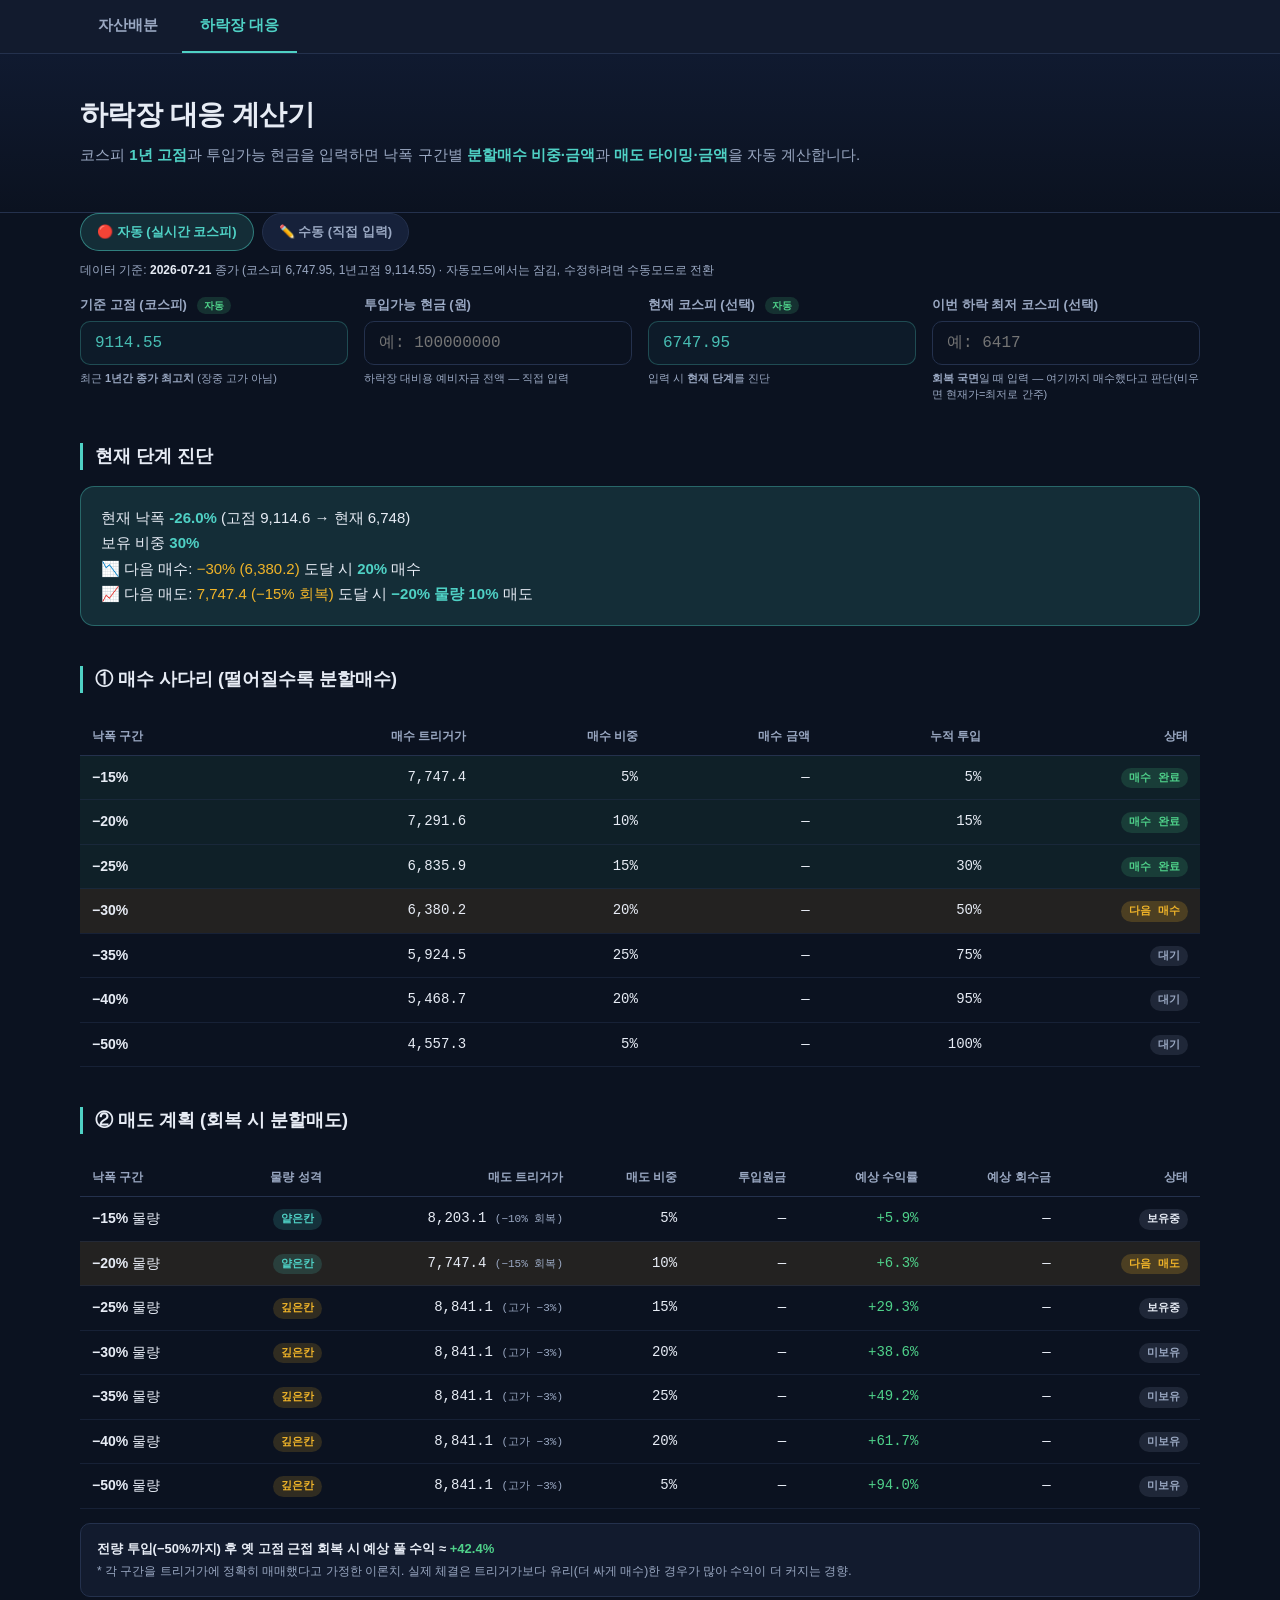
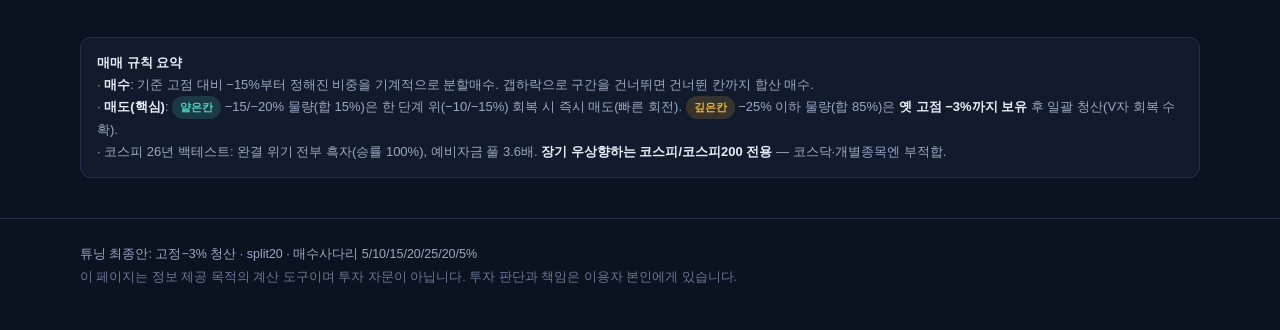
==== bear-defense.html @ 14880d3d "하락장 대응 계산기(bear-defense.html) 신설: 코스피 낙폭 구간별 분할매수·매도 계산기 - 낙폭 -15~-50% 구간별 매수비중, split20+고가-3% 매도규칙 " ====
<!doctype html>
<html lang="ko">
<head>
<meta charset="utf-8" />
<meta name="viewport" content="width=device-width, initial-scale=1" />
<title>하락장 대응 계산기 — 코스피 낙폭 구간별 분할매수·매도</title>
<meta name="description" content="코스피 1년 고점과 투입가능 현금을 입력하면 낙폭 구간별 분할매수 비중·금액과 매도 타이밍·금액을 자동 계산합니다." />
<link rel="stylesheet" href="style.css" />
<style>
/* ── 상단 네비게이션 (양 페이지 공용) ── */
.site-nav { background: var(--bg-elevated); border-bottom: 1px solid var(--card-border); }
.site-nav .wrap { display: flex; gap: 6px; }
.nav-link {
  padding: 14px 18px; color: var(--text-dim); text-decoration: none;
  font-weight: 700; font-size: 15px; border-bottom: 2px solid transparent;
}
.nav-link:hover { color: var(--text); }
.nav-link.active { color: var(--accent); border-bottom-color: var(--accent); }

/* ── 계산기 전용 ── */
.calc-inputs { display: grid; grid-template-columns: repeat(auto-fit, minmax(220px, 1fr)); gap: 16px; }
.calc-field label { display: block; font-size: 13px; color: var(--text-dim); margin-bottom: 6px; font-weight: 700; }
.calc-field input {
  width: 100%; box-sizing: border-box; padding: 12px 14px; font-size: 16px; font-family: var(--mono);
  background: var(--bg); color: var(--text); border: 1px solid var(--card-border); border-radius: 10px;
}
.calc-field input:focus { outline: none; border-color: var(--accent); }
.calc-field .hint { font-size: 11px; color: var(--text-dim); margin-top: 5px; }
.auto-tag {
  display: inline-block; margin-left: 6px; padding: 1px 7px; border-radius: 999px;
  font-size: 10px; font-weight: 700; background: rgba(79,209,138,0.16); color: var(--green);
  vertical-align: middle;
}
.data-asof { font-size: 12px; color: var(--text-dim); margin: -4px 0 16px; }
.data-asof b { color: var(--text); }

.mode-toggle { display: flex; gap: 8px; margin-bottom: 14px; }
.mode-btn {
  padding: 9px 16px; font-size: 13px; font-weight: 700; border-radius: 999px;
  background: var(--card); border: 1px solid var(--card-border); color: var(--text-dim); cursor: pointer;
}
.mode-btn:hover { border-color: var(--accent); color: var(--text); }
.mode-btn.active { background: var(--accent-soft); border-color: rgba(79,209,197,0.5); color: var(--accent); }

.calc-field input:disabled {
  opacity: 0.9; cursor: not-allowed;
  background: rgba(79,209,197,0.06); border-color: rgba(79,209,197,0.3); color: var(--accent);
}

.summary-card {
  background: var(--accent-soft); border: 1px solid rgba(79,209,197,0.35);
  border-radius: var(--radius); padding: 18px 20px; margin-top: 8px;
}
.summary-card .big { font-size: 15px; line-height: 1.7; }
.summary-card b { color: var(--accent); }
.summary-card .warn { color: var(--amber); }

.bd-table { width: 100%; border-collapse: collapse; font-size: 14px; margin-top: 8px; }
.bd-table th {
  text-align: right; padding: 10px 12px; color: var(--text-dim); font-weight: 700; font-size: 12px;
  border-bottom: 1px solid var(--card-border); white-space: nowrap;
}
.bd-table th:first-child, .bd-table td:first-child { text-align: left; }
.bd-table td { padding: 11px 12px; text-align: right; border-bottom: 1px solid rgba(36,49,77,0.5); font-family: var(--mono); }
.bd-table td:first-child { font-family: var(--sans); }
.bd-table tr.done td { background: rgba(79,209,138,0.07); }
.bd-table tr.next td { background: rgba(240,180,41,0.10); }
.tag { display: inline-block; padding: 2px 8px; border-radius: 999px; font-size: 11px; font-weight: 700; }
.tag.shallow { background: rgba(79,209,197,0.16); color: var(--accent); }
.tag.deep { background: rgba(240,180,41,0.16); color: var(--amber); }
.tag.done { background: rgba(79,209,138,0.16); color: var(--green); }
.tag.wait { background: rgba(154,168,194,0.14); color: var(--text-dim); }
.tag.next { background: rgba(240,180,41,0.20); color: var(--amber); }
.pos { color: var(--green); }
.note-box { font-size: 13px; color: var(--text-dim); background: var(--bg-elevated); border: 1px solid var(--card-border); border-radius: 10px; padding: 14px 16px; line-height: 1.7; }
.note-box b { color: var(--text); }
</style>
</head>
<body>

<nav class="site-nav">
  <div class="wrap">
    <a href="index.html" class="nav-link">자산배분</a>
    <a href="bear-defense.html" class="nav-link active">하락장 대응</a>
  </div>
</nav>

<header class="site-header">
  <div class="wrap">
    <h1>하락장 대응 계산기</h1>
    <p class="tagline">코스피 <strong>1년 고점</strong>과 투입가능 현금을 입력하면 낙폭 구간별 <strong>분할매수 비중·금액</strong>과 <strong>매도 타이밍·금액</strong>을 자동 계산합니다.</p>
  </div>
</header>

<main class="wrap">

  <section class="panel">
    <div class="mode-toggle">
      <button type="button" id="modeAutoBtn" class="mode-btn active">🔴 자동 (실시간 코스피)</button>
      <button type="button" id="modeManualBtn" class="mode-btn">✏️ 수동 (직접 입력)</button>
    </div>
    <div class="data-asof" id="dataAsOf" hidden></div>
    <div class="calc-inputs">
      <div class="calc-field">
        <label for="refHigh">기준 고점 (코스피) <span id="autoTagHigh" class="auto-tag" hidden>자동</span></label>
        <input id="refHigh" type="number" inputmode="decimal" placeholder="예: 9114.6" />
        <div class="hint">최근 <b>1년간 종가 최고치</b> (장중 고가 아님)</div>
      </div>
      <div class="calc-field">
        <label for="pool">투입가능 현금 (원)</label>
        <input id="pool" type="number" inputmode="numeric" placeholder="예: 100000000" />
        <div class="hint">하락장 대비용 예비자금 전액 — 직접 입력</div>
      </div>
      <div class="calc-field">
        <label for="current">현재 코스피 (선택) <span id="autoTagCur" class="auto-tag" hidden>자동</span></label>
        <input id="current" type="number" inputmode="decimal" placeholder="예: 6748" />
        <div class="hint">입력 시 <b>현재 단계</b>를 진단</div>
      </div>
      <div class="calc-field">
        <label for="trough">이번 하락 최저 코스피 (선택)</label>
        <input id="trough" type="number" inputmode="decimal" placeholder="예: 6417" />
        <div class="hint"><b>회복 국면</b>일 때 입력 — 여기까지 매수했다고 판단(비우면 현재가=최저로 간주)</div>
      </div>
    </div>
  </section>

  <section class="panel" id="summarySection" hidden>
    <h2>현재 단계 진단</h2>
    <div class="summary-card"><div class="big" id="summaryBody"></div></div>
  </section>

  <section class="panel">
    <h2>① 매수 사다리 (떨어질수록 분할매수)</h2>
    <div style="overflow-x:auto">
      <table class="bd-table">
        <thead><tr>
          <th>낙폭 구간</th><th>매수 트리거가</th><th>매수 비중</th><th>매수 금액</th><th>누적 투입</th><th>상태</th>
        </tr></thead>
        <tbody id="buyBody"></tbody>
      </table>
    </div>
  </section>

  <section class="panel">
    <h2>② 매도 계획 (회복 시 분할매도)</h2>
    <div style="overflow-x:auto">
      <table class="bd-table">
        <thead><tr>
          <th>낙폭 구간</th><th>물량 성격</th><th>매도 트리거가</th><th>매도 비중</th><th>투입원금</th><th>예상 수익률</th><th>예상 회수금</th><th>상태</th>
        </tr></thead>
        <tbody id="sellBody"></tbody>
      </table>
    </div>
    <div class="note-box" style="margin-top:14px" id="sellNote"></div>
  </section>

  <section class="panel">
    <div class="note-box">
      <b>매매 규칙 요약</b><br>
      · <b>매수</b>: 기준 고점 대비 −15%부터 정해진 비중을 기계적으로 분할매수. 갭하락으로 구간을 건너뛰면 건너뛴 칸까지 합산 매수.<br>
      · <b>매도(핵심)</b>: <span class="tag shallow">얕은칸</span> −15/−20% 물량(합 15%)은 한 단계 위(−10/−15%) 회복 시 즉시 매도(빠른 회전).
      <span class="tag deep">깊은칸</span> −25% 이하 물량(합 85%)은 <b>옛 고점 −3%까지 보유</b> 후 일괄 청산(V자 회복 수확).<br>
      · 코스피 26년 백테스트: 완결 위기 전부 흑자(승률 100%), 예비자금 풀 3.6배. <b>장기 우상향하는 코스피/코스피200 전용</b> — 코스닥·개별종목엔 부적합.
    </div>
  </section>

</main>

<footer class="site-footer">
  <div class="wrap">
    <p>튜닝 최종안: 고정−3% 청산 · split20 · 매수사다리 5/10/15/20/25/20/5%</p>
    <p class="disclaimer">이 페이지는 정보 제공 목적의 계산 도구이며 투자 자문이 아닙니다. 투자 판단과 책임은 이용자 본인에게 있습니다.</p>
  </div>
</footer>

<script>
// ── 전략 파라미터 (튜닝 최종안: 고정-3%, split20) ──
const DEEP_EXIT = 3;            // 깊은칸 매도: 고가 -3%
const BANDS = [
  { dd:15, buy:5,  kind:'shallow', sellDD:10 },   // 얕은칸: -10% 회복 시 매도
  { dd:20, buy:10, kind:'shallow', sellDD:15 },   // 얕은칸: -15% 회복 시 매도
  { dd:25, buy:15, kind:'deep',    sellDD:DEEP_EXIT },
  { dd:30, buy:20, kind:'deep',    sellDD:DEEP_EXIT },
  { dd:35, buy:25, kind:'deep',    sellDD:DEEP_EXIT },
  { dd:40, buy:20, kind:'deep',    sellDD:DEEP_EXIT },
  { dd:50, buy:5,  kind:'deep',    sellDD:DEEP_EXIT },
];

const $ = id => document.getElementById(id);
const won = n => n==null||isNaN(n) ? '—' : Math.round(n).toLocaleString('ko-KR') + '원';
const eok = n => {                       // 억/만 가독 표기
  if (n==null||isNaN(n)) return '';
  const e = Math.floor(n/1e8), m = Math.round((n%1e8)/1e4);
  let s = '';
  if (e>0) s += e+'억 ';
  if (m>0) s += m.toLocaleString('ko-KR')+'만';
  return s.trim() || '0';
};
const pt = n => n==null||isNaN(n) ? '—' : n.toLocaleString('ko-KR',{maximumFractionDigits:1});

function render() {
  const high = parseFloat($('refHigh').value);
  const pool = parseFloat($('pool').value);
  const cur  = parseFloat($('current').value);
  const troughIn = parseFloat($('trough').value);
  const buyBody = $('buyBody'), sellBody = $('sellBody');
  buyBody.innerHTML = ''; sellBody.innerHTML = '';

  const validHigh = high>0;
  const validPool = pool>0;
  const curDD = (validHigh && cur>0) ? (cur/high - 1)*100 : null;
  // 최저점: 입력 있으면 그 값, 없으면 현재가=최저(하락 국면)로 간주. 도달 구간 판정에 사용.
  const troughPx = (troughIn>0) ? Math.min(troughIn, cur>0?cur:troughIn) : cur;
  const troughDD = (validHigh && troughPx>0) ? (troughPx/high - 1)*100 : null;
  const recovering = (curDD!=null && troughDD!=null && curDD > troughDD + 0.05);

  // ── 매수 사다리 ── (도달=최저점 기준, 회복해도 이미 산 건 유지)
  let cum = 0, nextBuyDD = null;
  if (troughDD!=null) for (const b of BANDS) { if (troughDD > -b.dd) { nextBuyDD = b.dd; break; } }
  BANDS.forEach(b => {
    cum += b.buy;
    const trig = validHigh ? high*(1-b.dd/100) : null;
    const amt  = validPool ? pool*b.buy/100 : null;
    const cumAmt = validPool ? pool*cum/100 : null;
    const reached = troughDD!=null && troughDD <= -b.dd;
    const tr = document.createElement('tr');
    let statusTag = '';
    if (troughDD!=null) {
      if (reached)               statusTag = '<span class="tag done">매수 완료</span>';
      else if (b.dd===nextBuyDD) statusTag = '<span class="tag next">다음 매수</span>';
      else                       statusTag = '<span class="tag wait">대기</span>';
    }
    tr.innerHTML =
      `<td><b>−${b.dd}%</b></td>`+
      `<td>${trig!=null?pt(trig):'—'}</td>`+
      `<td>${b.buy}%</td>`+
      `<td>${amt!=null?won(amt):'—'}</td>`+
      `<td>${cum}% ${cumAmt!=null?'· '+eok(cumAmt):''}</td>`+
      `<td>${statusTag}</td>`;
    if (troughDD!=null && reached) tr.className = 'done';
    else if (b.dd===nextBuyDD)     tr.className = 'next';
    buyBody.appendChild(tr);
  });

  // ── 매도 계획 ── (보유=최저점 기준 도달, 매도트리거=현재가 비교)
  // 다음 매도: 보유중(현재가<매도가)인 물량 중 매도트리거가가 현재가 바로 위인 것
  let nextSellDD = null;
  if (curDD!=null && troughDD!=null && validHigh) {
    let best = Infinity;
    BANDS.forEach(b => {
      const held = troughDD <= -b.dd;
      const sp = high*(1-b.sellDD/100);
      if (held && cur < sp && sp < best) { best = sp; nextSellDD = b.dd; }
    });
  }
  BANDS.forEach(b => {
    const buyPrice  = validHigh ? high*(1-b.dd/100) : null;
    const sellPrice = validHigh ? high*(1-b.sellDD/100) : null;
    const ret = (buyPrice&&sellPrice) ? (sellPrice/buyPrice-1)*100 : null;
    const invest = validPool ? pool*b.buy/100 : null;
    const proceeds = (invest!=null && ret!=null) ? invest*(1+ret/100) : null;
    const tr = document.createElement('tr');
    const kindTag = b.kind==='shallow'
      ? '<span class="tag shallow">얕은칸</span>'
      : '<span class="tag deep">깊은칸</span>';
    const sellLabel = b.kind==='shallow' ? `−${b.sellDD}% 회복` : `고가 −${DEEP_EXIT}%`;
    // 상태 판정
    let statusTag = '';
    if (curDD!=null && troughDD!=null && validHigh) {
      const held = troughDD <= -b.dd;
      if (!held)                    statusTag = '<span class="tag wait">미보유</span>';
      else if (cur >= sellPrice)    statusTag = '<span class="tag done">매도 도달</span>';
      else if (b.dd === nextSellDD) statusTag = '<span class="tag next">다음 매도</span>';
      else                          statusTag = '<span class="tag" style="background:rgba(154,168,194,0.14);color:var(--text)">보유중</span>';
    }
    tr.innerHTML =
      `<td><b>−${b.dd}%</b> 물량</td>`+
      `<td>${kindTag}</td>`+
      `<td>${sellPrice!=null?pt(sellPrice):'—'} <span style="color:var(--text-dim);font-size:11px">(${sellLabel})</span></td>`+
      `<td>${b.buy}%</td>`+
      `<td>${invest!=null?won(invest):'—'}</td>`+
      `<td class="pos">${ret!=null?'+'+ret.toFixed(1)+'%':'—'}</td>`+
      `<td>${proceeds!=null?won(proceeds):'—'}</td>`+
      `<td>${statusTag}</td>`;
    if (curDD!=null && troughDD!=null && validHigh) {
      const held = troughDD <= -b.dd;
      if (held && cur >= sellPrice) tr.className = 'done';
      else if (b.dd === nextSellDD) tr.className = 'next';
    }
    sellBody.appendChild(tr);
  });

  // 전량 투입·완전 회복 시 예상 풀 수익
  let totRet = 0;
  BANDS.forEach(b => {
    const bp = 1-b.dd/100, sp = 1-b.sellDD/100;
    totRet += (b.buy/100) * (sp/bp - 1);
  });
  const totPct = totRet*100;
  $('sellNote').innerHTML =
    `<b>전량 투입(−50%까지) 후 옛 고점 근접 회복 시 예상 풀 수익 ≈ <span class="pos">+${totPct.toFixed(1)}%</span></b>`+
    (validPool ? ` → ${eok(pool)} 원금이 약 <b>${eok(pool*(1+totRet))}</b>원으로.` : '')+
    `<br><span style="color:var(--text-dim);font-size:12px">* 각 구간을 트리거가에 정확히 매매했다고 가정한 이론치. 실제 체결은 트리거가보다 유리(더 싸게 매수)한 경우가 많아 수익이 더 커지는 경향.</span>`;

  // ── 현재 단계 진단 ──
  const sec = $('summarySection'), body = $('summaryBody');
  if (curDD!=null && troughDD!=null) {
    sec.hidden = false;
    let deployed = 0, nextBuy = null, nextSell = null;
    BANDS.forEach(b => { if (troughDD <= -b.dd) deployed += b.buy; });   // 최저점까지 매수
    for (const b of BANDS) { if (troughDD > -b.dd) { nextBuy = b; break; } }
    // 다음 매도(현재가 바로 위 매도트리거)
    let best = Infinity;
    BANDS.forEach(b => { const sp=high*(1-b.sellDD/100); if (troughDD<=-b.dd && cur<sp && sp<best){best=sp; nextSell=b;} });
    const deployedAmt = validPool ? pool*deployed/100 : null;
    let html = `현재 낙폭 <b>${curDD.toFixed(1)}%</b> (고점 ${pt(high)} → 현재 ${pt(cur)})`;
    if (recovering) html += ` · 최저 <b>${troughDD.toFixed(1)}%</b>(${pt(troughPx)})에서 회복 중`;
    html += `<br>보유 비중 <b>${deployed}%</b>`;
    if (deployedAmt!=null) html += ` (약 <b>${eok(deployedAmt)}원</b>)`;
    html += `<br>`;
    const acts = [];
    if (nextBuy) {
      const nAmt = validPool ? pool*nextBuy.buy/100 : null;
      acts.push(`📉 다음 매수: <span class="warn">−${nextBuy.dd}% (${pt(high*(1-nextBuy.dd/100))})</span> 도달 시 <b>${nextBuy.buy}%</b>${nAmt!=null?' ('+won(nAmt)+')':''} 매수`);
    }
    if (nextSell) {
      const sAmt = validPool ? pool*nextSell.buy/100 : null;
      const sLabel = nextSell.kind==='shallow' ? `−${nextSell.sellDD}% 회복` : `고가 −${DEEP_EXIT}%`;
      acts.push(`📈 다음 매도: <span class="warn">${pt(high*(1-nextSell.sellDD/100))} (${sLabel})</span> 도달 시 <b>−${nextSell.dd}% 물량 ${nextSell.buy}%</b>${sAmt!=null?' ('+won(sAmt)+')':''} 매도`);
    }
    if (!nextBuy && !nextSell) acts.push(`<span class="warn">전 구간 매수 완료. 회복을 기다려 매도 단계.</span>`);
    body.innerHTML = html + acts.join('<br>');
  } else {
    sec.hidden = true;
  }
}

['refHigh','pool','current','trough'].forEach(id => $(id).addEventListener('input', render));

// ── 자동/수동 모드 ──
// 자동: 코스피 현재가·1년고점을 data/kospi.json(scripts/update_kospi.py 생성)에서 읽어와 잠금 표시.
// 수동: 두 필드를 직접 입력 — 과거 위기 재현·가상 시나리오 테스트용. 투입가능현금·이번하락최저는 항상 사용자 입력.
let mode = 'auto';
let kospiCache = null;

async function fetchKospi() {
  if (kospiCache) return kospiCache;
  const res = await fetch('data/kospi.json', { cache: 'no-store' });
  if (!res.ok) throw new Error('no data');
  kospiCache = await res.json();
  return kospiCache;
}

async function applyAutoMode() {
  const asof = $('dataAsOf');
  try {
    const j = await fetchKospi();
    $('refHigh').value = j.high1y;
    $('current').value = j.close;
    $('refHigh').disabled = true;
    $('current').disabled = true;
    $('autoTagHigh').hidden = false;
    $('autoTagCur').hidden = false;
    asof.hidden = false;
    asof.innerHTML = `데이터 기준: <b>${j.closeDate}</b> 종가 (코스피 ${j.close.toLocaleString('ko-KR')}, 1년고점 ${j.high1y.toLocaleString('ko-KR')}) · 자동모드에서는 잠김, 수정하려면 수동모드로 전환`;
  } catch (e) {
    asof.hidden = false;
    asof.innerHTML = `⚠️ 실시간 데이터를 불러오지 못했습니다(data/kospi.json 없음). <b>수동모드</b>로 직접 입력해 주세요.`;
  }
  render();
}

function applyManualMode() {
  $('refHigh').disabled = false;
  $('current').disabled = false;
  $('autoTagHigh').hidden = true;
  $('autoTagCur').hidden = true;
  const asof = $('dataAsOf');
  asof.hidden = false;
  asof.innerHTML = `✏️ <b>수동 입력 모드</b> — 기준고점·현재코스피를 자유롭게 입력해 과거 위기 재현이나 가상 시나리오를 테스트할 수 있습니다.`;
  render();
}

function setMode(m) {
  mode = m;
  $('modeAutoBtn').classList.toggle('active', m === 'auto');
  $('modeManualBtn').classList.toggle('active', m === 'manual');
  if (m === 'auto') applyAutoMode(); else applyManualMode();
}

$('modeAutoBtn').addEventListener('click', () => setMode('auto'));
$('modeManualBtn').addEventListener('click', () => setMode('manual'));

setMode('auto');
</script>
</body>
</html>
---- style.css ----
:root {
  --bg: #0b1220;
  --bg-elevated: #121b2e;
  --card: #16213a;
  --card-border: #24314d;
  --text: #e7ecf5;
  --text-dim: #9aa8c2;
  --accent: #4fd1c5;
  --accent-soft: rgba(79, 209, 197, 0.14);
  --amber: #f0b429;
  --red: #f4694f;
  --green: #4fd18a;
  --radius: 14px;
  --mono: "SFMono-Regular", Consolas, "Liberation Mono", Menlo, monospace;
  --sans: "Pretendard", -apple-system, BlinkMacSystemFont, "Segoe UI", "Noto Sans KR", sans-serif;
}

* { box-sizing: border-box; }

/* ── 상단 네비게이션 (자산배분 ↔ 하락장 대응) ── */
.site-nav { background: var(--bg-elevated); border-bottom: 1px solid var(--card-border); }
.site-nav .wrap { display: flex; gap: 6px; }
.site-nav .nav-link {
  padding: 14px 18px; color: var(--text-dim); text-decoration: none;
  font-weight: 700; font-size: 15px; border-bottom: 2px solid transparent;
}
.site-nav .nav-link:hover { color: var(--text); }
.site-nav .nav-link.active { color: var(--accent); border-bottom-color: var(--accent); }

html, body {
  margin: 0;
  padding: 0;
  background: var(--bg);
  color: var(--text);
  font-family: var(--sans);
  line-height: 1.5;
}

.wrap {
  max-width: 1160px;
  margin: 0 auto;
  padding: 0 20px;
}

/* ── Header ── */
.site-header {
  background: linear-gradient(180deg, #101a30 0%, var(--bg) 100%);
  border-bottom: 1px solid var(--card-border);
  padding: 40px 0 28px;
}
.site-header h1 {
  margin: 0 0 8px;
  font-size: 28px;
  font-weight: 800;
  letter-spacing: -0.02em;
}
.tagline {
  margin: 0 0 18px;
  color: var(--text-dim);
  font-size: 15px;
}
.tagline strong { color: var(--accent); }

.meta-bar {
  display: inline-flex;
  gap: 18px;
  flex-wrap: wrap;
  background: var(--accent-soft);
  border: 1px solid rgba(79, 209, 197, 0.35);
  border-radius: 999px;
  padding: 8px 18px;
  font-size: 13px;
  color: var(--text);
}
.meta-bar b { color: var(--accent); font-weight: 700; }

/* ── Layout ── */
main { padding: 32px 0 60px; }
.panel { margin-bottom: 40px; }
.panel h2 {
  font-size: 18px;
  font-weight: 700;
  margin: 0 0 16px;
  padding-left: 12px;
  border-left: 3px solid var(--accent);
}
.section-head {
  display: flex;
  align-items: center;
  justify-content: space-between;
  flex-wrap: wrap;
  gap: 12px;
  margin-bottom: 16px;
}
.section-head h2 { margin: 0; }

#searchBox {
  background: var(--card);
  border: 1px solid var(--card-border);
  color: var(--text);
  border-radius: 8px;
  padding: 8px 12px;
  font-size: 13px;
  width: 220px;
}
#searchBox:focus { outline: 2px solid var(--accent); }

/* ── Custom indicator section ── */
.custom-grid {
  display: grid;
  grid-template-columns: repeat(auto-fit, minmax(260px, 1fr));
  gap: 16px;
}
.custom-card {
  background: var(--card);
  border: 1px solid var(--card-border);
  border-radius: var(--radius);
  padding: 18px 20px;
}
.custom-card h3 {
  margin: 0 0 10px;
  font-size: 13px;
  font-weight: 700;
  color: var(--text-dim);
  text-transform: uppercase;
  letter-spacing: 0.04em;
}
.custom-card .big-value {
  font-family: var(--mono);
  font-size: 22px;
  font-weight: 700;
  color: var(--accent);
}
.custom-card .sub {
  margin-top: 6px;
  font-size: 12.5px;
  color: var(--text-dim);
}
.badge {
  display: inline-block;
  padding: 2px 9px;
  border-radius: 999px;
  font-size: 11.5px;
  font-weight: 700;
}
.badge.on { background: rgba(79, 209, 138, 0.16); color: var(--green); }
.badge.off { background: rgba(244, 105, 79, 0.16); color: var(--red); }
.badge.preview { background: rgba(240, 180, 41, 0.16); color: var(--amber); }

.canary-row {
  display: flex;
  justify-content: space-between;
  font-family: var(--mono);
  font-size: 14px;
  padding: 4px 0;
  border-bottom: 1px dashed var(--card-border);
}
.canary-row:last-child { border-bottom: none; }
.canary-row .pos { color: var(--green); }
.canary-row .neg { color: var(--red); }

/* ── Comparison section ── */
.compare-legend-note {
  font-size: 12px;
  color: var(--text-dim);
  max-width: 420px;
}
.compare-legend-note b { color: var(--text); }

.compare-picker-head {
  display: flex;
  align-items: center;
  justify-content: space-between;
  margin-bottom: 8px;
}
.compare-picker-title { font-size: 12.5px; color: var(--text-dim); font-weight: 600; }
.compare-picker-actions { display: flex; gap: 8px; }
.btn-accent {
  background: var(--accent-soft);
  border-color: rgba(79, 209, 197, 0.4);
  color: var(--accent);
  font-weight: 600;
}
.btn-accent:hover { background: rgba(79, 209, 197, 0.22); border-color: var(--accent); }

.compare-picker {
  display: flex;
  flex-wrap: wrap;
  gap: 6px 10px;
  background: var(--card);
  border: 1px solid var(--card-border);
  border-radius: var(--radius);
  padding: 14px 16px;
  margin-bottom: 14px;
  max-height: 220px;
  overflow-y: auto;
}
.picker-item {
  display: inline-flex;
  align-items: center;
  gap: 6px;
  font-size: 12.5px;
  color: var(--text-dim);
  cursor: pointer;
  padding: 3px 8px 3px 4px;
  border-radius: 999px;
  border: 1px solid transparent;
}
.picker-item:hover { border-color: var(--card-border); color: var(--text); }
.picker-item input { accent-color: var(--accent); cursor: pointer; }
.picker-item i { width: 9px; height: 9px; border-radius: 2px; display: inline-block; flex-shrink: 0; }
.picker-item:has(input:checked) { color: var(--text); border-color: var(--card-border); background: var(--bg-elevated); }
.picker-item-ext { font-style: italic; }
.picker-item-ext i { border-radius: 999px; }

.compare-table tr.row-ext { font-style: italic; color: var(--text-dim); }
.compare-table tr.row-ext td:first-child a { color: var(--text-dim); border-bottom-style: dotted; }

.compare-chart-wrap {
  position: relative;
  background: var(--card);
  border: 1px solid var(--card-border);
  border-radius: var(--radius);
  padding: 16px 18px;
  margin-bottom: 16px;
  overflow: hidden;
}
.compare-chart-wrap canvas { display: block; max-width: 100%; }
.compare-empty-hint {
  padding: 40px 0;
  text-align: center;
  color: var(--text-dim);
  font-size: 13px;
}

.compare-table-wrap {
  background: var(--card);
  border: 1px solid var(--card-border);
  border-radius: var(--radius);
  padding: 6px 18px;
  overflow-x: auto;
}
.compare-table {
  width: 100%;
  border-collapse: collapse;
  font-size: 13px;
  min-width: 480px;
}
.compare-table th {
  text-align: right;
  color: var(--text-dim);
  font-weight: 600;
  font-size: 11px;
  text-transform: uppercase;
  letter-spacing: 0.03em;
  padding: 10px 8px;
  border-bottom: 1px solid var(--card-border);
  cursor: pointer;
  user-select: none;
  white-space: nowrap;
}
.compare-table th:first-child, .compare-table td:first-child { text-align: left; }
.compare-table th:hover { color: var(--accent); }
.compare-table td {
  text-align: right;
  padding: 8px;
  font-family: var(--mono);
  border-bottom: 1px solid rgba(36, 49, 77, 0.5);
}
.compare-table td:first-child { font-family: var(--sans); color: var(--text); }
.compare-link { color: var(--text); text-decoration: none; border-bottom: 1px dashed var(--text-dim); }
.compare-link:hover { color: var(--accent); border-bottom-color: var(--accent); }
.compare-table td.pos { color: var(--green); }
.compare-table td.neg { color: var(--red); }

/* ── Strategy cards ── */
.strategy-grid {
  display: grid;
  grid-template-columns: repeat(auto-fill, minmax(340px, 1fr));
  gap: 18px;
}
.strategy-card {
  background: var(--card);
  border: 1px solid var(--card-border);
  border-radius: var(--radius);
  padding: 18px 20px 16px;
  transition: border-color 0.15s ease;
}
.strategy-card:hover { border-color: rgba(79, 209, 197, 0.5); }
.strategy-card.highlight {
  border-color: var(--accent);
  box-shadow: 0 0 0 3px rgba(79, 209, 197, 0.25);
  transition: border-color 0.2s ease, box-shadow 0.2s ease;
}
.strategy-card h3 {
  margin: 0 0 6px;
  font-size: 16px;
  font-weight: 700;
}
.timing-note {
  font-size: 11.5px;
  color: var(--text-dim);
  background: var(--bg-elevated);
  border-radius: 6px;
  padding: 4px 8px;
  margin-bottom: 12px;
  display: inline-block;
}

.holdings-table {
  width: 100%;
  border-collapse: collapse;
  font-size: 13px;
  margin-bottom: 10px;
}
.holdings-table th {
  text-align: left;
  color: var(--text-dim);
  font-weight: 600;
  font-size: 11px;
  text-transform: uppercase;
  letter-spacing: 0.03em;
  padding: 4px 6px;
  border-bottom: 1px solid var(--card-border);
}
.holdings-table td {
  padding: 6px 6px;
  border-bottom: 1px solid rgba(36, 49, 77, 0.5);
}
.holdings-table td.weight { font-family: var(--mono); font-weight: 700; color: var(--accent); text-align: right; }
.holdings-table td.price { font-family: var(--mono); color: var(--text-dim); text-align: right; }
.holdings-table tr.ticker-row { cursor: pointer; }
.holdings-table tr.ticker-row:hover td { color: #fff; }

.card-actions {
  display: flex;
  gap: 8px;
  margin-top: 6px;
}
.btn {
  background: var(--bg-elevated);
  border: 1px solid var(--card-border);
  color: var(--text);
  border-radius: 8px;
  padding: 6px 12px;
  font-size: 12.5px;
  cursor: pointer;
  font-family: var(--sans);
}
.btn:hover { border-color: var(--accent); color: var(--accent); }

.logic-wrap {
  display: none;
  margin-top: 10px;
  padding: 10px 12px;
  background: var(--bg-elevated);
  border: 1px solid var(--card-border);
  border-radius: 8px;
  font-size: 12.5px;
  line-height: 1.6;
  color: var(--text-dim);
}
.logic-wrap.open { display: block; }

.backtest-wrap { margin-top: 12px; display: none; }
.backtest-wrap.open { display: block; }
.backtest-wrap canvas { max-height: 160px; }
.backtest-stats {
  display: flex;
  gap: 16px;
  font-size: 11.5px;
  color: var(--text-dim);
  margin-top: 6px;
  font-family: var(--mono);
}
.backtest-stats b { color: var(--text); }

/* ── 리밸런싱 계산기 ── */
.rebalance-wrap {
  display: none;
  margin-top: 12px;
  padding: 12px 14px;
  background: var(--bg-elevated);
  border: 1px solid var(--card-border);
  border-radius: 8px;
}
.rebalance-wrap.open { display: block; }

.rebalance-tabs { display: flex; gap: 6px; margin-bottom: 10px; }
.rb-tab {
  background: none;
  border: 1px solid var(--card-border);
  color: var(--text-dim);
  border-radius: 999px;
  padding: 4px 12px;
  font-size: 12px;
  cursor: pointer;
  font-family: var(--sans);
}
.rb-tab.active { background: var(--accent-soft); border-color: rgba(79, 209, 197, 0.5); color: var(--accent); font-weight: 600; }

.rb-row { display: flex; gap: 8px; }
.rb-total-input, .rb-holding-input {
  background: var(--card);
  border: 1px solid var(--card-border);
  color: var(--text);
  border-radius: 6px;
  padding: 6px 10px;
  font-size: 12.5px;
  font-family: var(--mono);
}
.rb-total-input { flex: 1; }
.rb-holding-input { width: 100%; box-sizing: border-box; }

.rb-mode-toggle { display: flex; gap: 14px; margin-bottom: 8px; font-size: 12px; color: var(--text-dim); }
.rb-mode-toggle label { display: inline-flex; align-items: center; gap: 4px; cursor: pointer; }
.rb-mode-toggle input { accent-color: var(--accent); }

.rebalance-input-table, .rebalance-result-table {
  width: 100%;
  border-collapse: collapse;
  font-size: 12px;
  margin: 8px 0;
}
.rebalance-input-table th, .rebalance-result-table th {
  text-align: right;
  color: var(--text-dim);
  font-weight: 600;
  font-size: 10.5px;
  text-transform: uppercase;
  padding: 4px 6px;
  border-bottom: 1px solid var(--card-border);
}
.rebalance-input-table th:first-child, .rebalance-result-table th:first-child { text-align: left; }
.rebalance-input-table td, .rebalance-result-table td {
  padding: 5px 6px;
  text-align: right;
  border-bottom: 1px solid rgba(36, 49, 77, 0.5);
  font-family: var(--mono);
}
.rebalance-input-table td:first-child, .rebalance-result-table td:first-child { text-align: left; font-family: var(--sans); color: var(--text); }
.rebalance-result-table td.pos { color: var(--green); }
.rebalance-result-table td.neg { color: var(--red); }

.rb-hint { font-size: 12px; color: var(--text-dim); margin: 6px 0; }
.rb-hint b { color: var(--text); }

/* ── Modal (ticker price chart) ── */
.modal-root {
  position: fixed;
  inset: 0;
  z-index: 50;
  display: flex;
  align-items: center;
  justify-content: center;
}
.modal-root[hidden] { display: none; }
.modal-backdrop {
  position: absolute;
  inset: 0;
  background: rgba(5, 9, 18, 0.72);
}
.modal-card {
  position: relative;
  background: var(--card);
  border: 1px solid var(--card-border);
  border-radius: var(--radius);
  padding: 24px;
  width: min(640px, 92vw);
  max-height: 82vh;
  overflow: auto;
}
.modal-close {
  position: absolute;
  top: 10px;
  right: 14px;
  background: none;
  border: none;
  color: var(--text-dim);
  font-size: 22px;
  cursor: pointer;
  line-height: 1;
}
.modal-close:hover { color: var(--text); }

/* ── Footer ── */
.site-footer {
  border-top: 1px solid var(--card-border);
  padding: 22px 0 40px;
  color: var(--text-dim);
  font-size: 12.5px;
}
.site-footer p { margin: 4px 0; }
.disclaimer { color: #6b7794; }

@media (max-width: 640px) {
  .site-header { padding: 28px 0 20px; }
  .strategy-grid { grid-template-columns: 1fr; }
}
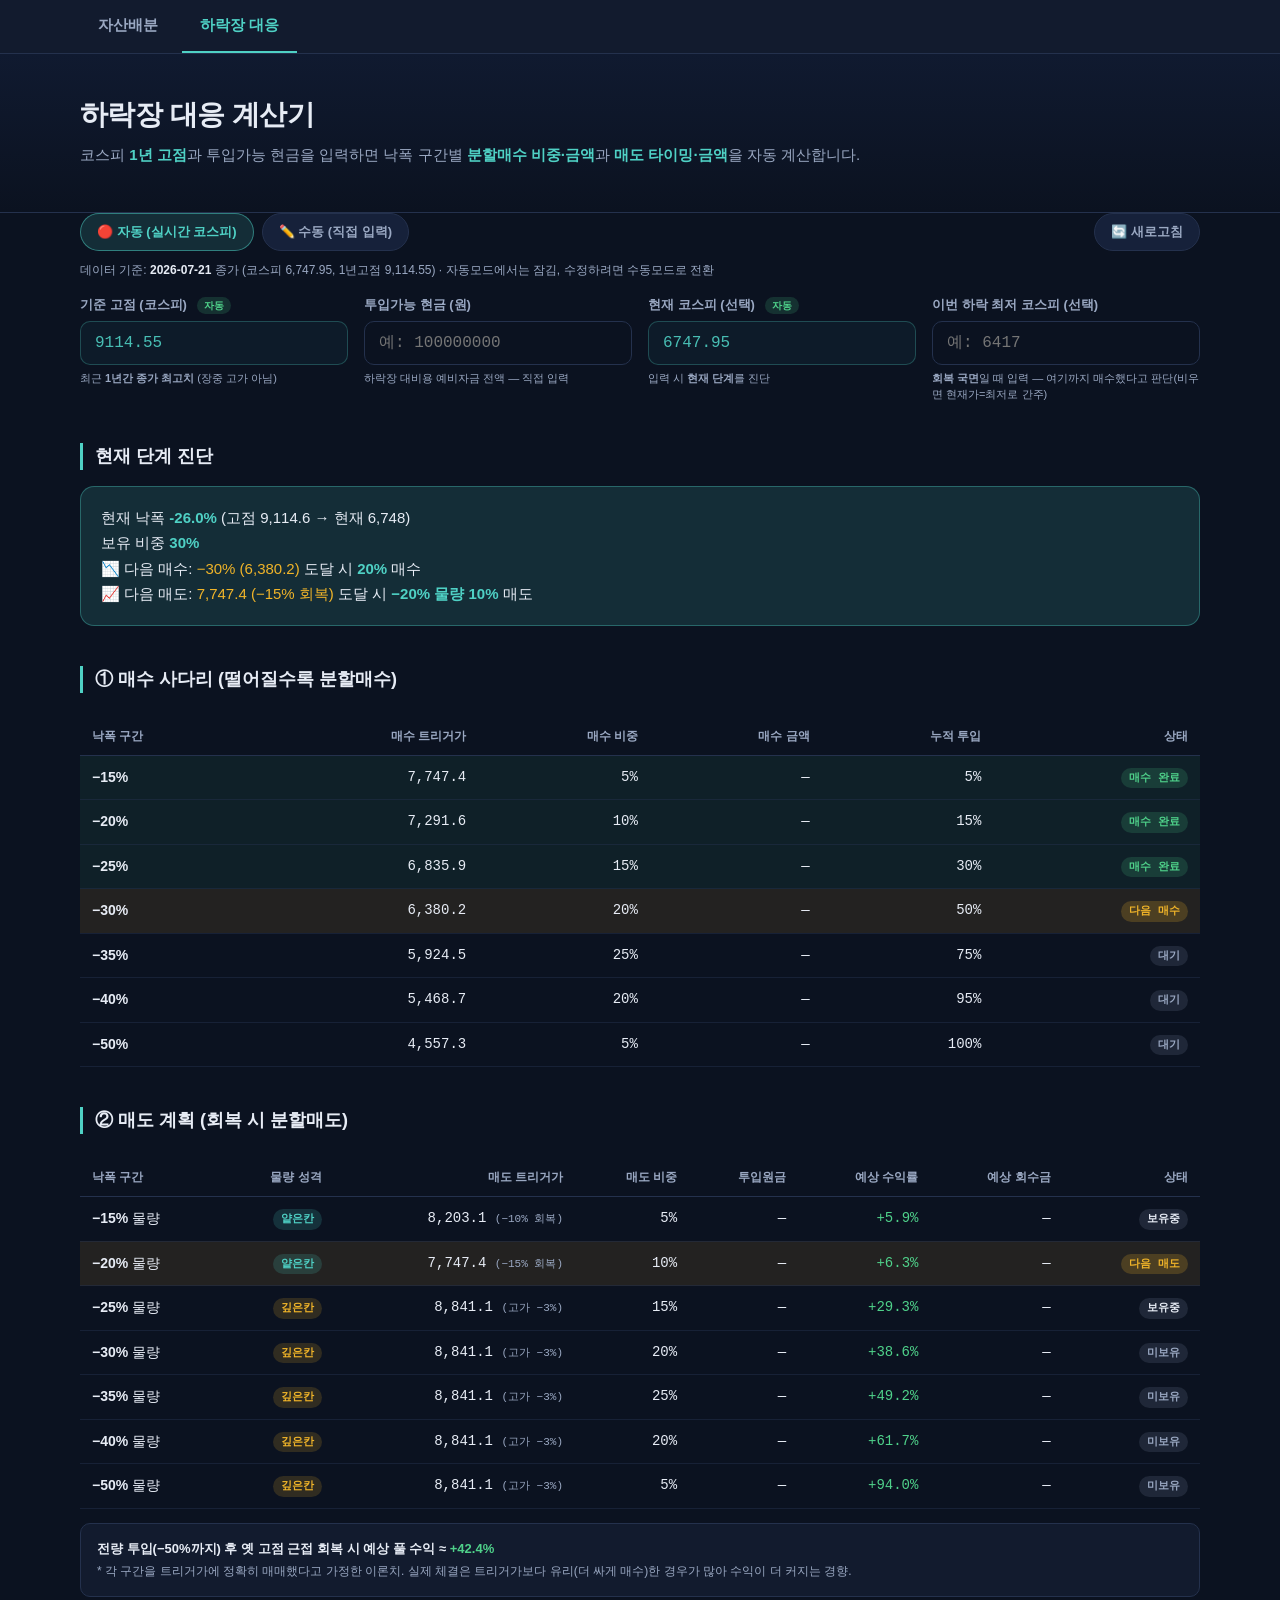
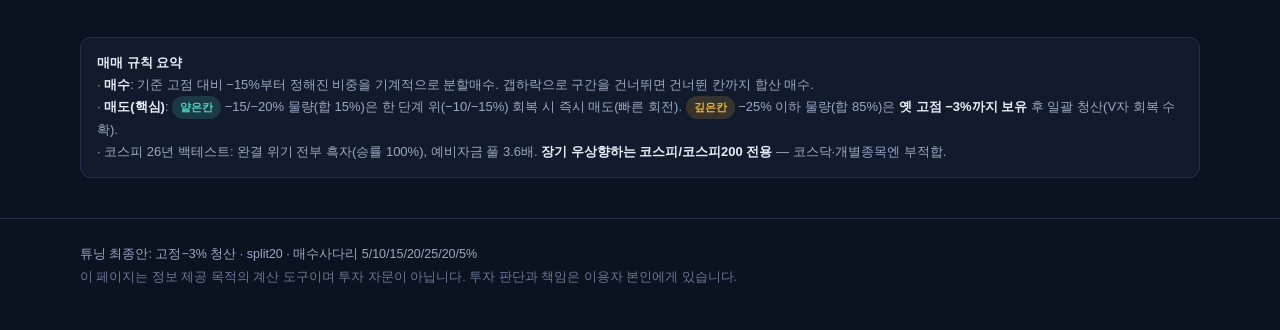
==== commit f65df552: "코스피 데이터를 Yahoo→FDR로 재복원(정확도), 새로고침 버튼 추가 - Yahoo(^KS11)가 KRX 정식 종가보다 최대 하루 늦게 갱신되는 것을 실측 확인해   updat" ====
--- a/bear-defense.html
+++ b/bear-defense.html
@@ -34,7 +34,9 @@
 .data-asof { font-size: 12px; color: var(--text-dim); margin: -4px 0 16px; }
 .data-asof b { color: var(--text); }
 
-.mode-toggle { display: flex; gap: 8px; margin-bottom: 14px; }
+.mode-toggle { display: flex; gap: 8px; margin-bottom: 14px; align-items: center; }
+.refresh-btn { margin-left: auto; }
+.refresh-btn:disabled { opacity: 0.5; cursor: default; }
 .mode-btn {
   padding: 9px 16px; font-size: 13px; font-weight: 700; border-radius: 999px;
   background: var(--card); border: 1px solid var(--card-border); color: var(--text-dim); cursor: pointer;
@@ -98,6 +100,7 @@
     <div class="mode-toggle">
       <button type="button" id="modeAutoBtn" class="mode-btn active">🔴 자동 (실시간 코스피)</button>
       <button type="button" id="modeManualBtn" class="mode-btn">✏️ 수동 (직접 입력)</button>
+      <button type="button" id="refreshBtn" class="mode-btn refresh-btn" title="최신 데이터 다시 불러오기">🔄 새로고침</button>
     </div>
     <div class="data-asof" id="dataAsOf" hidden></div>
     <div class="calc-inputs">
@@ -343,18 +346,19 @@
 let mode = 'auto';
 let kospiCache = null;
 
-async function fetchKospi() {
-  if (kospiCache) return kospiCache;
-  const res = await fetch('data/kospi.json', { cache: 'no-store' });
+async function fetchKospi(forceRefresh) {
+  if (kospiCache && !forceRefresh) return kospiCache;
+  // 캐시버스터(타임스탬프)로 브라우저/CDN 캐시까지 우회해 매번 최신 커밋된 데이터를 받는다.
+  const res = await fetch(`data/kospi.json?t=${Date.now()}`, { cache: 'no-store' });
   if (!res.ok) throw new Error('no data');
   kospiCache = await res.json();
   return kospiCache;
 }
 
-async function applyAutoMode() {
+async function applyAutoMode(forceRefresh) {
   const asof = $('dataAsOf');
   try {
-    const j = await fetchKospi();
+    const j = await fetchKospi(forceRefresh);
     $('refHigh').value = j.high1y;
     $('current').value = j.close;
     $('refHigh').disabled = true;
@@ -370,6 +374,25 @@
   render();
 }
 
+async function refreshData() {
+  const btn = $('refreshBtn');
+  btn.disabled = true;
+  const original = btn.textContent;
+  btn.textContent = '🔄 갱신 중…';
+  try {
+    if (mode === 'auto') {
+      await applyAutoMode(true);
+    } else {
+      // 수동모드에서는 입력값을 건드리지 않고, 다음에 자동모드로 돌아갈 때 쓸 캐시만 최신화
+      kospiCache = null;
+      await fetchKospi(true);
+    }
+  } finally {
+    btn.textContent = original;
+    btn.disabled = false;
+  }
+}
+
 function applyManualMode() {
   $('refHigh').disabled = false;
   $('current').disabled = false;
@@ -390,6 +413,7 @@
 
 $('modeAutoBtn').addEventListener('click', () => setMode('auto'));
 $('modeManualBtn').addEventListener('click', () => setMode('manual'));
+$('refreshBtn').addEventListener('click', refreshData);
 
 setMode('auto');
 </script>
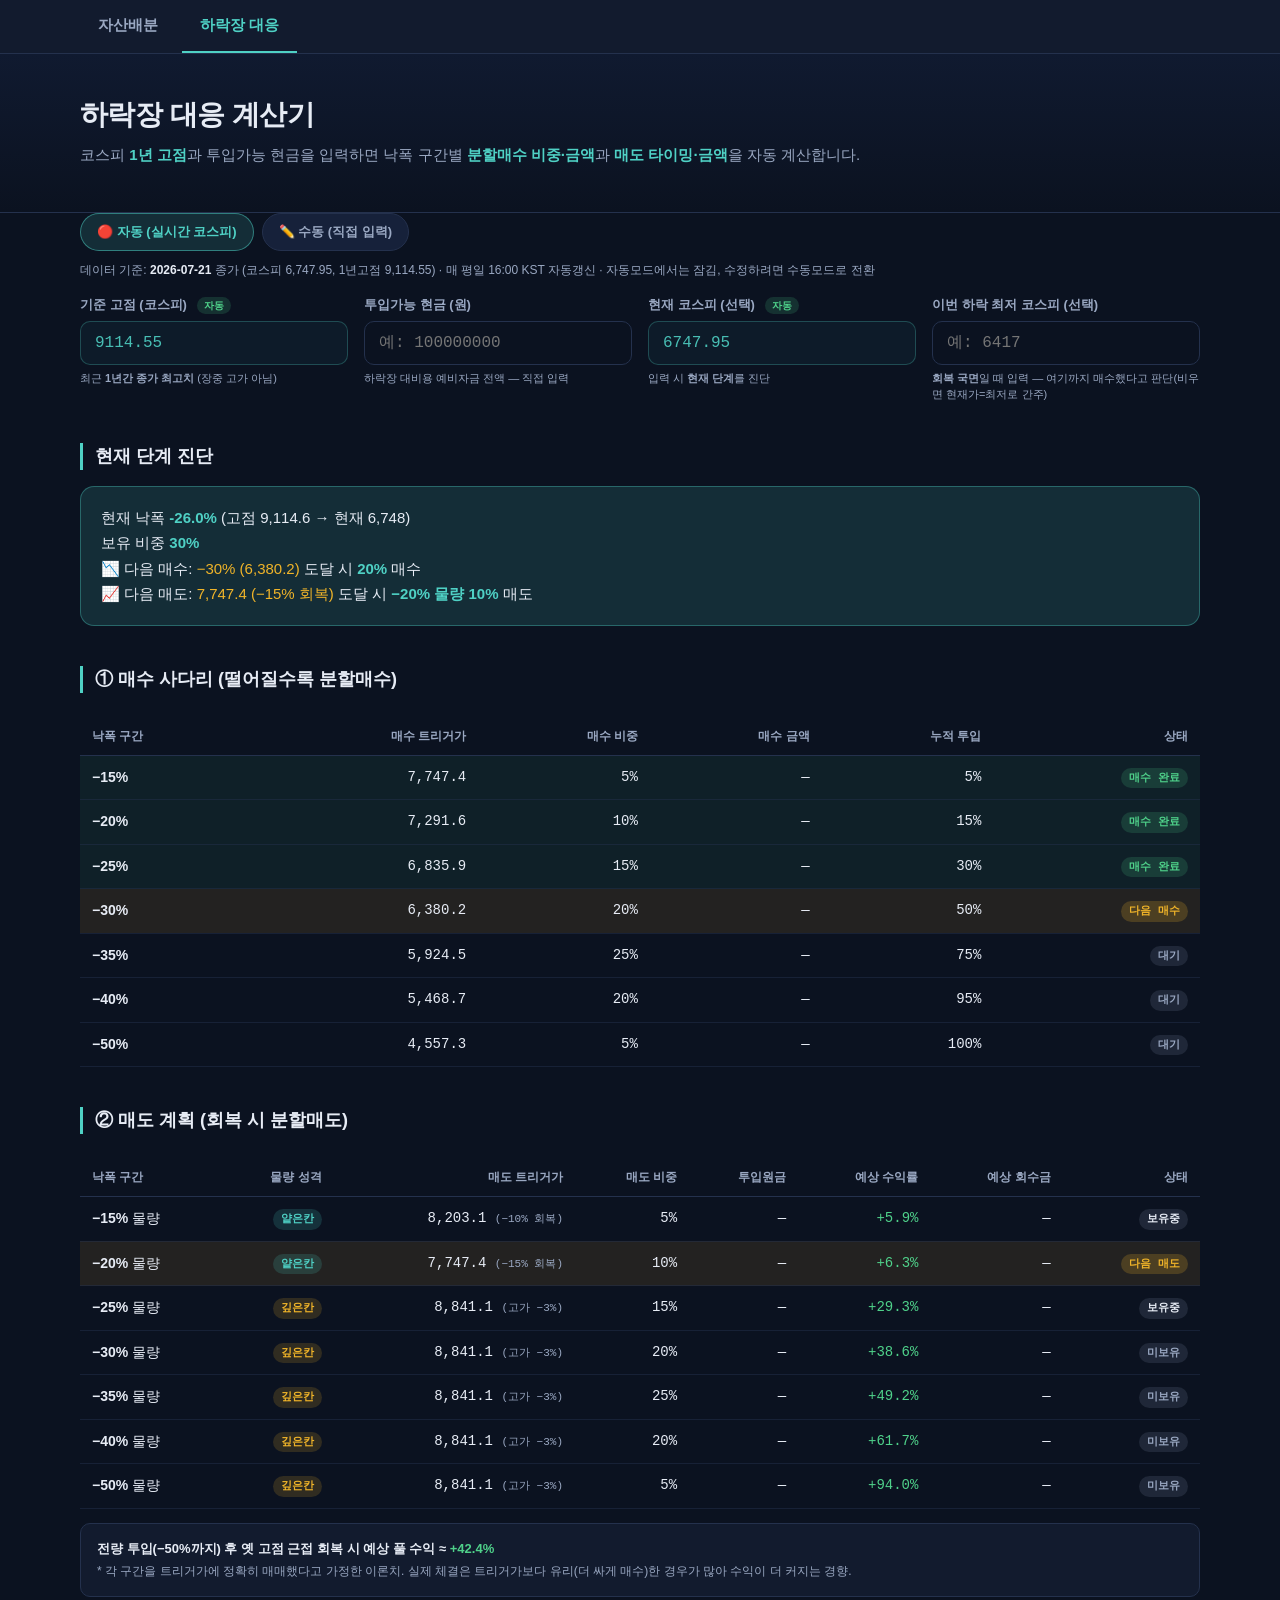
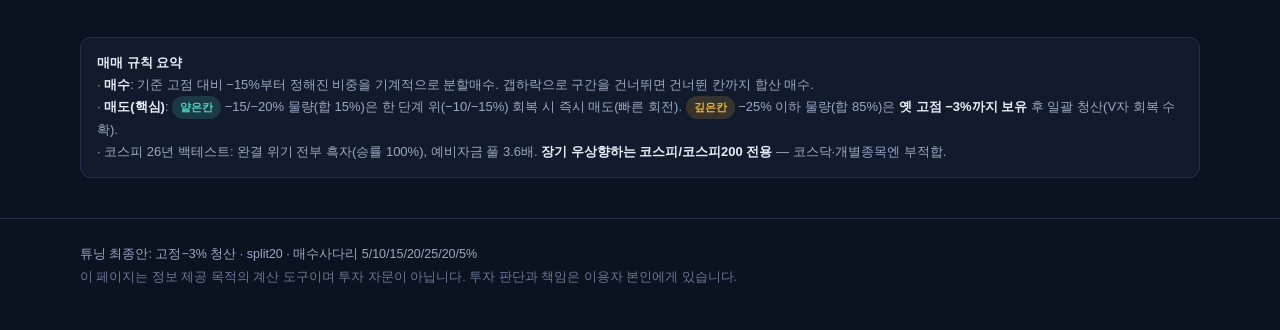
==== commit d7c4052f: "새로고침 버튼 제거 — 데이터가 하루 1회(평일16:00)만 갱신돼 실효성 낮음 캡션에 "매 평일 16:00 KST 자동갱신" 안내를 추가해 갱신 주기를 명시" ====
--- a/bear-defense.html
+++ b/bear-defense.html
@@ -35,8 +35,6 @@
 .data-asof b { color: var(--text); }
 
 .mode-toggle { display: flex; gap: 8px; margin-bottom: 14px; align-items: center; }
-.refresh-btn { margin-left: auto; }
-.refresh-btn:disabled { opacity: 0.5; cursor: default; }
 .mode-btn {
   padding: 9px 16px; font-size: 13px; font-weight: 700; border-radius: 999px;
   background: var(--card); border: 1px solid var(--card-border); color: var(--text-dim); cursor: pointer;
@@ -100,7 +98,6 @@
     <div class="mode-toggle">
       <button type="button" id="modeAutoBtn" class="mode-btn active">🔴 자동 (실시간 코스피)</button>
       <button type="button" id="modeManualBtn" class="mode-btn">✏️ 수동 (직접 입력)</button>
-      <button type="button" id="refreshBtn" class="mode-btn refresh-btn" title="최신 데이터 다시 불러오기">🔄 새로고침</button>
     </div>
     <div class="data-asof" id="dataAsOf" hidden></div>
     <div class="calc-inputs">
@@ -346,19 +343,18 @@
 let mode = 'auto';
 let kospiCache = null;
 
-async function fetchKospi(forceRefresh) {
-  if (kospiCache && !forceRefresh) return kospiCache;
-  // 캐시버스터(타임스탬프)로 브라우저/CDN 캐시까지 우회해 매번 최신 커밋된 데이터를 받는다.
-  const res = await fetch(`data/kospi.json?t=${Date.now()}`, { cache: 'no-store' });
+async function fetchKospi() {
+  if (kospiCache) return kospiCache;
+  const res = await fetch('data/kospi.json', { cache: 'no-store' });
   if (!res.ok) throw new Error('no data');
   kospiCache = await res.json();
   return kospiCache;
 }
 
-async function applyAutoMode(forceRefresh) {
+async function applyAutoMode() {
   const asof = $('dataAsOf');
   try {
-    const j = await fetchKospi(forceRefresh);
+    const j = await fetchKospi();
     $('refHigh').value = j.high1y;
     $('current').value = j.close;
     $('refHigh').disabled = true;
@@ -366,31 +362,12 @@
     $('autoTagHigh').hidden = false;
     $('autoTagCur').hidden = false;
     asof.hidden = false;
-    asof.innerHTML = `데이터 기준: <b>${j.closeDate}</b> 종가 (코스피 ${j.close.toLocaleString('ko-KR')}, 1년고점 ${j.high1y.toLocaleString('ko-KR')}) · 자동모드에서는 잠김, 수정하려면 수동모드로 전환`;
+    asof.innerHTML = `데이터 기준: <b>${j.closeDate}</b> 종가 (코스피 ${j.close.toLocaleString('ko-KR')}, 1년고점 ${j.high1y.toLocaleString('ko-KR')}) · 매 평일 16:00 KST 자동갱신 · 자동모드에서는 잠김, 수정하려면 수동모드로 전환`;
   } catch (e) {
     asof.hidden = false;
     asof.innerHTML = `⚠️ 실시간 데이터를 불러오지 못했습니다(data/kospi.json 없음). <b>수동모드</b>로 직접 입력해 주세요.`;
   }
   render();
-}
-
-async function refreshData() {
-  const btn = $('refreshBtn');
-  btn.disabled = true;
-  const original = btn.textContent;
-  btn.textContent = '🔄 갱신 중…';
-  try {
-    if (mode === 'auto') {
-      await applyAutoMode(true);
-    } else {
-      // 수동모드에서는 입력값을 건드리지 않고, 다음에 자동모드로 돌아갈 때 쓸 캐시만 최신화
-      kospiCache = null;
-      await fetchKospi(true);
-    }
-  } finally {
-    btn.textContent = original;
-    btn.disabled = false;
-  }
 }
 
 function applyManualMode() {
@@ -413,7 +390,6 @@
 
 $('modeAutoBtn').addEventListener('click', () => setMode('auto'));
 $('modeManualBtn').addEventListener('click', () => setMode('manual'));
-$('refreshBtn').addEventListener('click', refreshData);
 
 setMode('auto');
 </script>
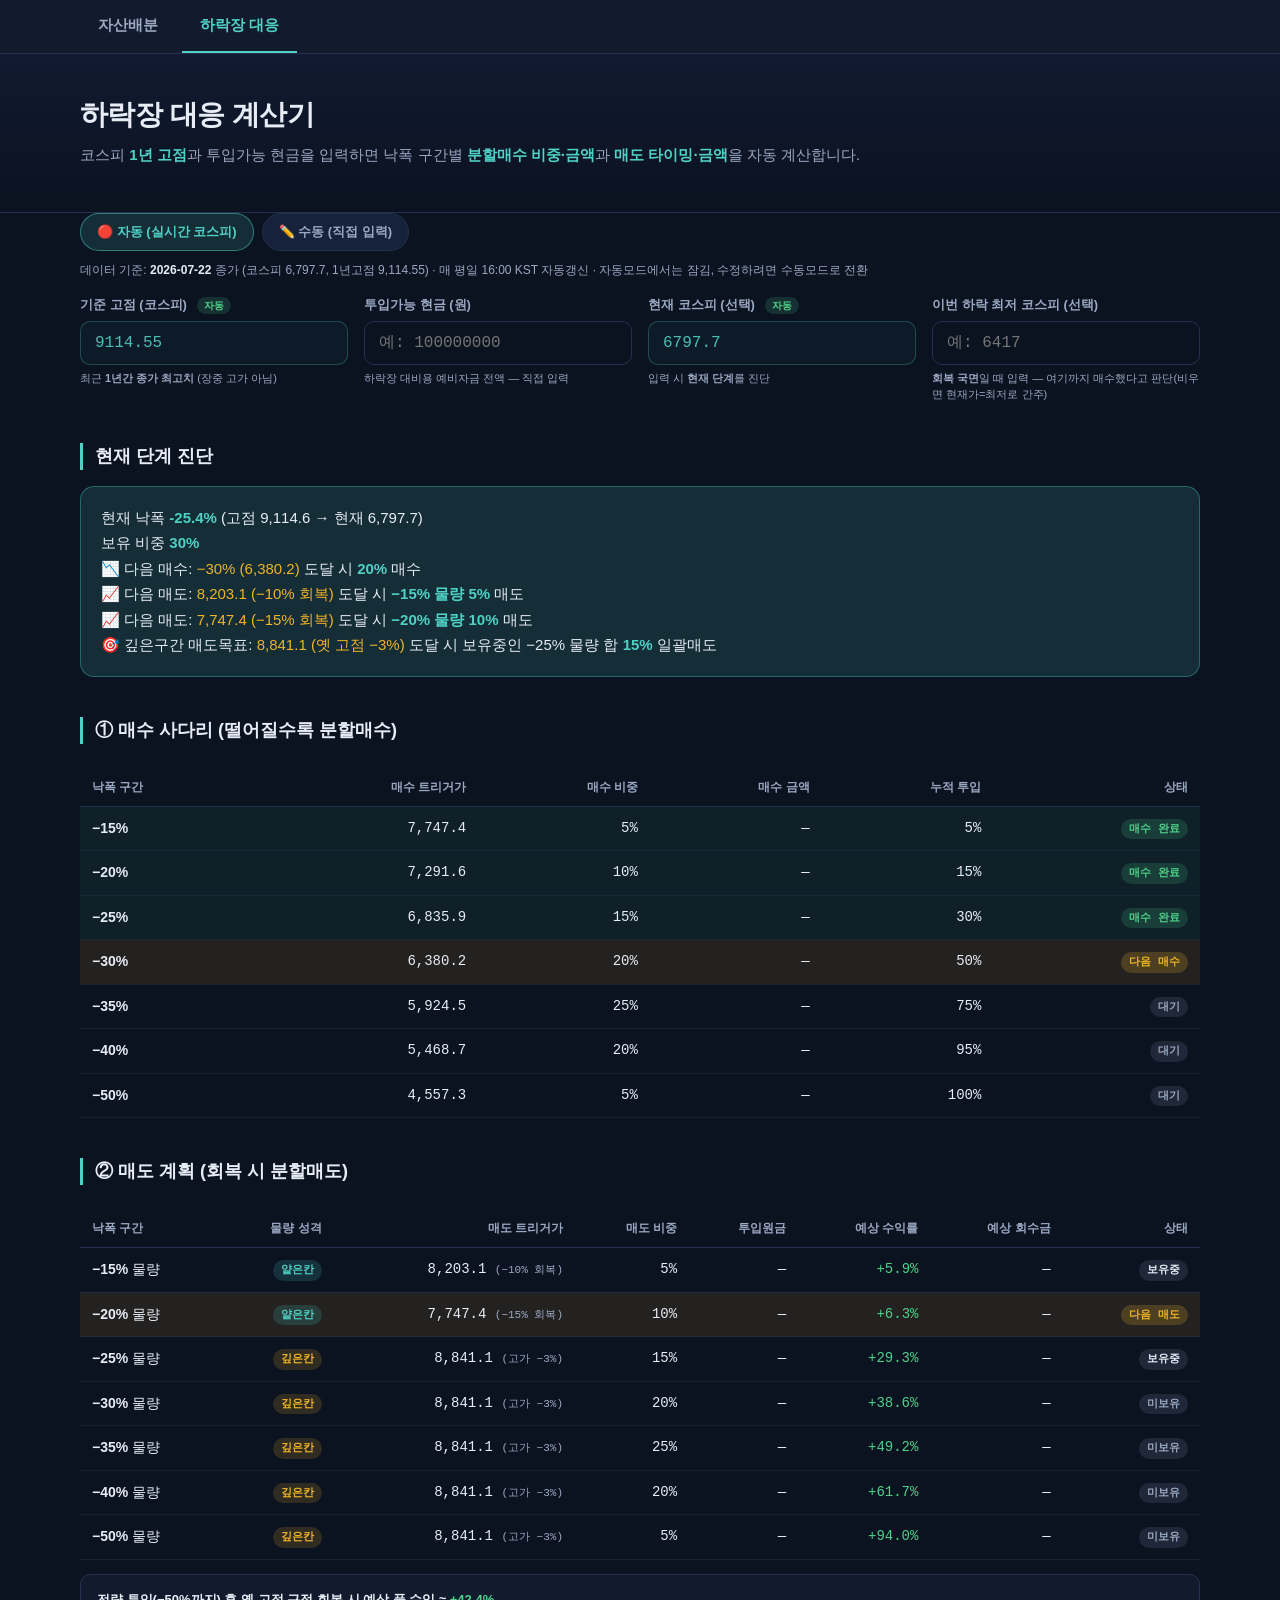
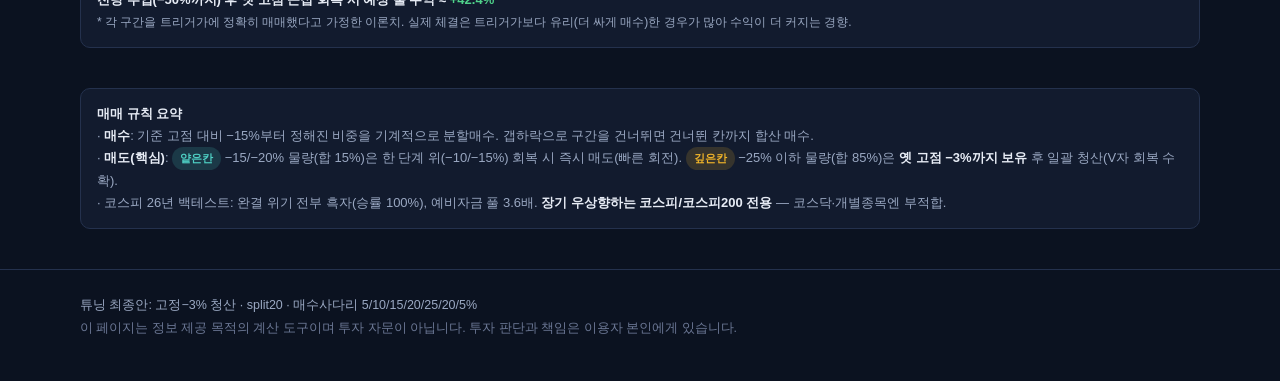
==== commit 3ecec78c: "진단카드에 깊은구간 매도목표(-3%선) 명시적 표시 추가 기존엔 '다음 매도'가 가장 가까운 트리거 하나만 보여줘서, 이미 보유중인 깊은칸(-25%~)의 -3% 매도목표가 얕은칸 " ====
--- a/bear-defense.html
+++ b/bear-defense.html
@@ -306,12 +306,13 @@
   const sec = $('summarySection'), body = $('summaryBody');
   if (curDD!=null && troughDD!=null) {
     sec.hidden = false;
-    let deployed = 0, nextBuy = null, nextSell = null;
+    let deployed = 0, nextBuy = null;
     BANDS.forEach(b => { if (troughDD <= -b.dd) deployed += b.buy; });   // 최저점까지 매수
     for (const b of BANDS) { if (troughDD > -b.dd) { nextBuy = b; break; } }
-    // 다음 매도(현재가 바로 위 매도트리거)
-    let best = Infinity;
-    BANDS.forEach(b => { const sp=high*(1-b.sellDD/100); if (troughDD<=-b.dd && cur<sp && sp<best){best=sp; nextSell=b;} });
+    // 보유 중인 구간을 얕은칸(개별 트리거)/깊은칸(전부 고가-3% 동일 트리거)으로 분리
+    const heldShallow = BANDS.filter(b => b.kind==='shallow' && troughDD <= -b.dd);
+    const heldDeep = BANDS.filter(b => b.kind==='deep' && troughDD <= -b.dd);
+    const deepExitPx = high*(1-DEEP_EXIT/100);
     const deployedAmt = validPool ? pool*deployed/100 : null;
     let html = `현재 낙폭 <b>${curDD.toFixed(1)}%</b> (고점 ${pt(high)} → 현재 ${pt(cur)})`;
     if (recovering) html += ` · 최저 <b>${troughDD.toFixed(1)}%</b>(${pt(troughPx)})에서 회복 중`;
@@ -323,12 +324,21 @@
       const nAmt = validPool ? pool*nextBuy.buy/100 : null;
       acts.push(`📉 다음 매수: <span class="warn">−${nextBuy.dd}% (${pt(high*(1-nextBuy.dd/100))})</span> 도달 시 <b>${nextBuy.buy}%</b>${nAmt!=null?' ('+won(nAmt)+')':''} 매수`);
     }
-    if (nextSell) {
-      const sAmt = validPool ? pool*nextSell.buy/100 : null;
-      const sLabel = nextSell.kind==='shallow' ? `−${nextSell.sellDD}% 회복` : `고가 −${DEEP_EXIT}%`;
-      acts.push(`📈 다음 매도: <span class="warn">${pt(high*(1-nextSell.sellDD/100))} (${sLabel})</span> 도달 시 <b>−${nextSell.dd}% 물량 ${nextSell.buy}%</b>${sAmt!=null?' ('+won(sAmt)+')':''} 매도`);
+    // 얕은칸: 각자 다른 가격에서 개별 매도 — 아직 안 팔린 것만 나열
+    heldShallow.forEach(b => {
+      const sp = high*(1-b.sellDD/100);
+      if (cur >= sp) return; // 이미 매도 트리거 지남
+      const sAmt = validPool ? pool*b.buy/100 : null;
+      acts.push(`📈 다음 매도: <span class="warn">${pt(sp)} (−${b.sellDD}% 회복)</span> 도달 시 <b>−${b.dd}% 물량 ${b.buy}%</b>${sAmt!=null?' ('+won(sAmt)+')':''} 매도`);
+    });
+    // 깊은칸: 전부 옛 고점 -3% 동일가에서 한꺼번에 매도 — 보유중인 구간 합산해 한 줄로
+    if (heldDeep.length && cur < deepExitPx) {
+      const deepBuyPct = heldDeep.reduce((s,b) => s+b.buy, 0);
+      const deepAmt = validPool ? pool*deepBuyPct/100 : null;
+      const bandList = heldDeep.map(b => `−${b.dd}%`).join('·');
+      acts.push(`🎯 깊은구간 매도목표: <span class="warn">${pt(deepExitPx)} (옛 고점 −${DEEP_EXIT}%)</span> 도달 시 보유중인 ${bandList} 물량 합 <b>${deepBuyPct}%</b>${deepAmt!=null?' ('+won(deepAmt)+')':''} 일괄매도`);
     }
-    if (!nextBuy && !nextSell) acts.push(`<span class="warn">전 구간 매수 완료. 회복을 기다려 매도 단계.</span>`);
+    if (!nextBuy && acts.length===0) acts.push(`<span class="warn">전 구간 매수 완료, 보유 물량 없음.</span>`);
     body.innerHTML = html + acts.join('<br>');
   } else {
     sec.hidden = true;
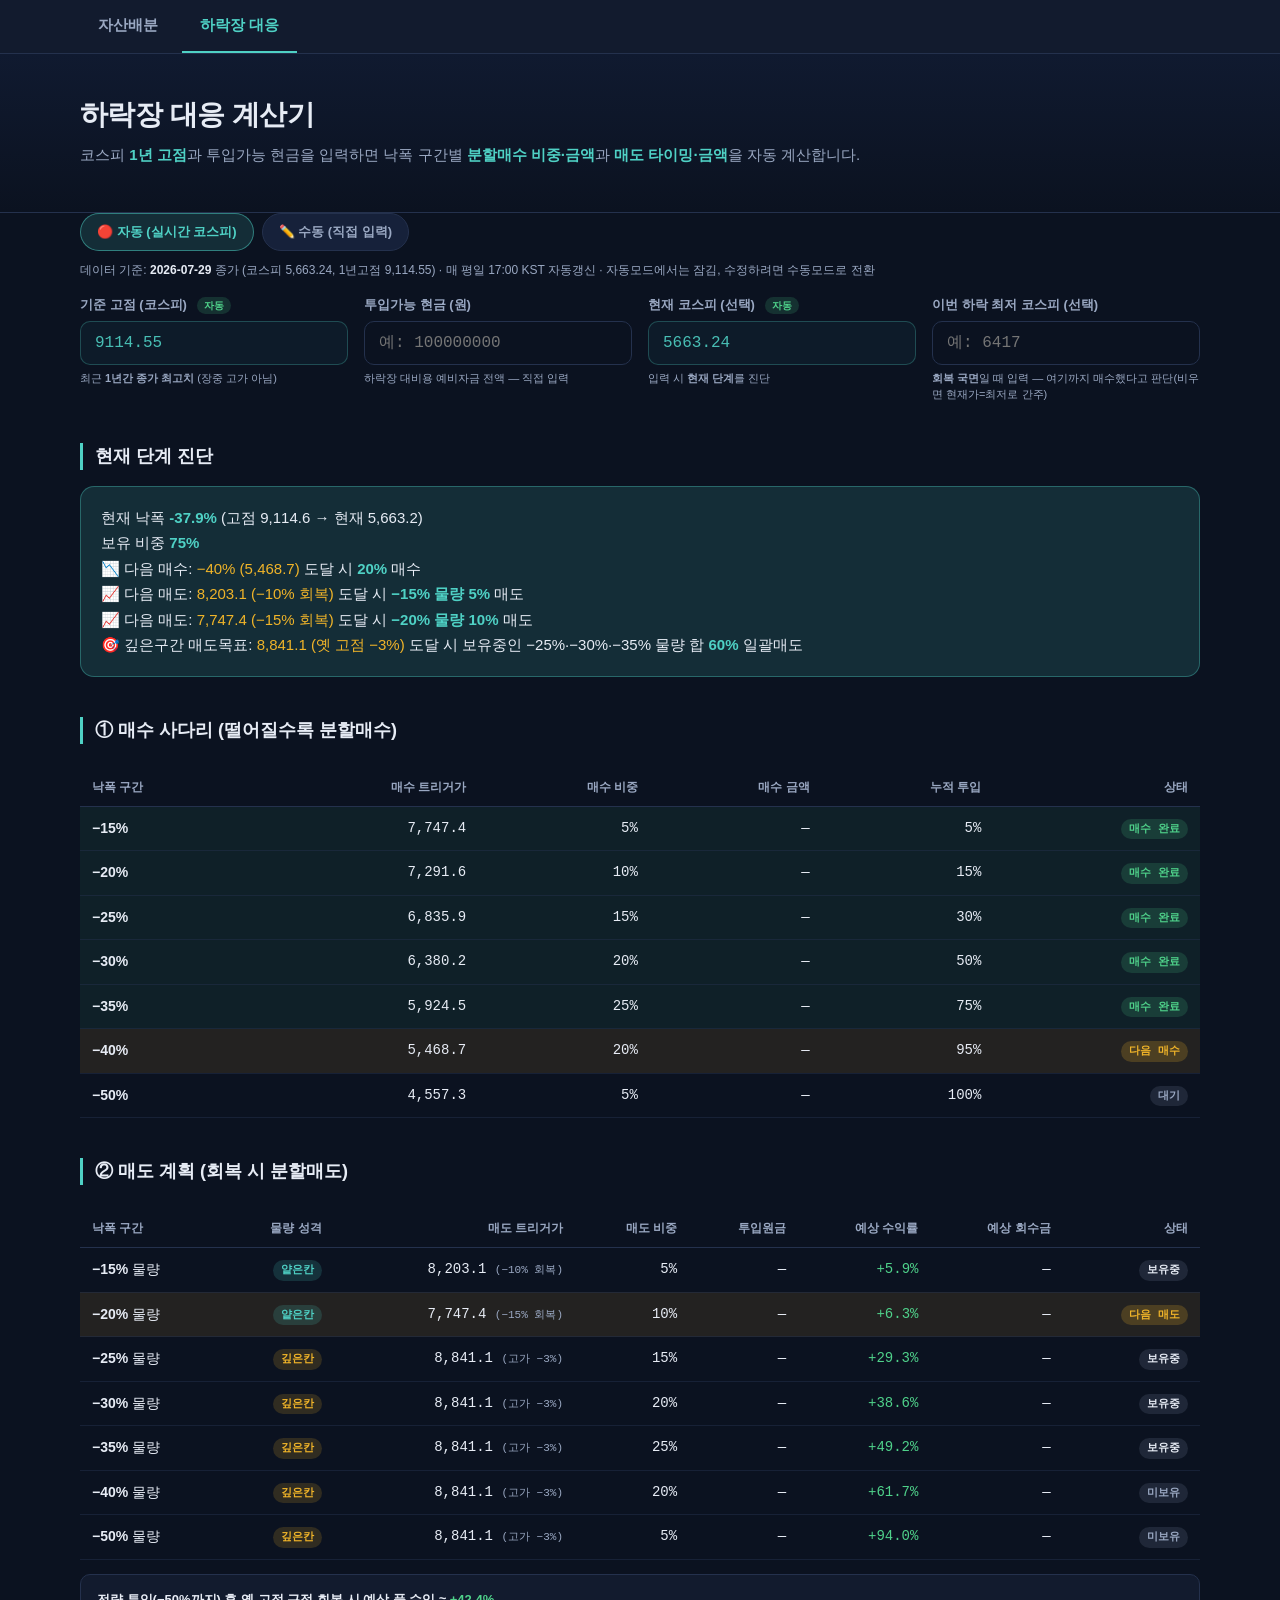
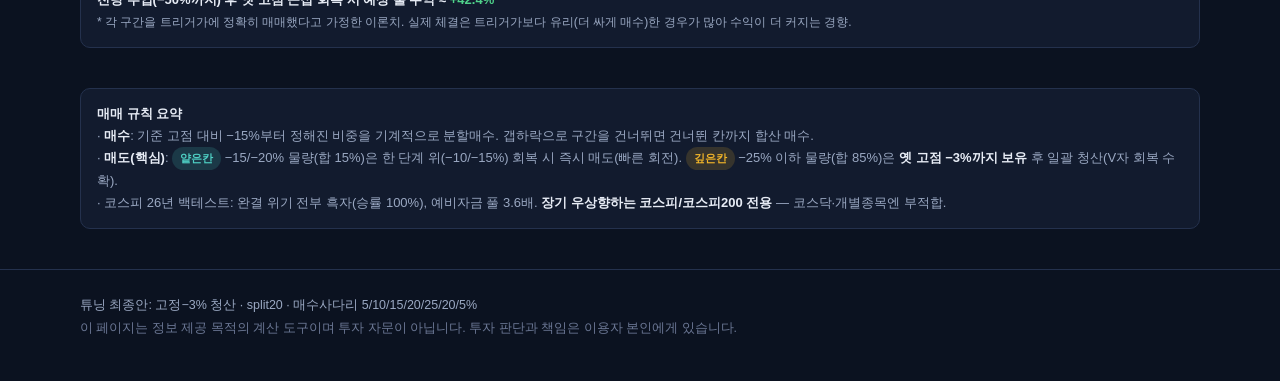
==== commit 8da2039c: "fix: 코스피 종가 확정 전 조회로 잠정치가 실리던 문제 수정 - update-kospi.yml: cron을 16:00→17:00 KST로 늦춰 KRX 확정 종가 조회 보장 - " ====
--- a/bear-defense.html
+++ b/bear-defense.html
@@ -372,7 +372,7 @@
     $('autoTagHigh').hidden = false;
     $('autoTagCur').hidden = false;
     asof.hidden = false;
-    asof.innerHTML = `데이터 기준: <b>${j.closeDate}</b> 종가 (코스피 ${j.close.toLocaleString('ko-KR')}, 1년고점 ${j.high1y.toLocaleString('ko-KR')}) · 매 평일 16:00 KST 자동갱신 · 자동모드에서는 잠김, 수정하려면 수동모드로 전환`;
+    asof.innerHTML = `데이터 기준: <b>${j.closeDate}</b> 종가 (코스피 ${j.close.toLocaleString('ko-KR')}, 1년고점 ${j.high1y.toLocaleString('ko-KR')}) · 매 평일 17:00 KST 자동갱신 · 자동모드에서는 잠김, 수정하려면 수동모드로 전환`;
   } catch (e) {
     asof.hidden = false;
     asof.innerHTML = `⚠️ 실시간 데이터를 불러오지 못했습니다(data/kospi.json 없음). <b>수동모드</b>로 직접 입력해 주세요.`;
